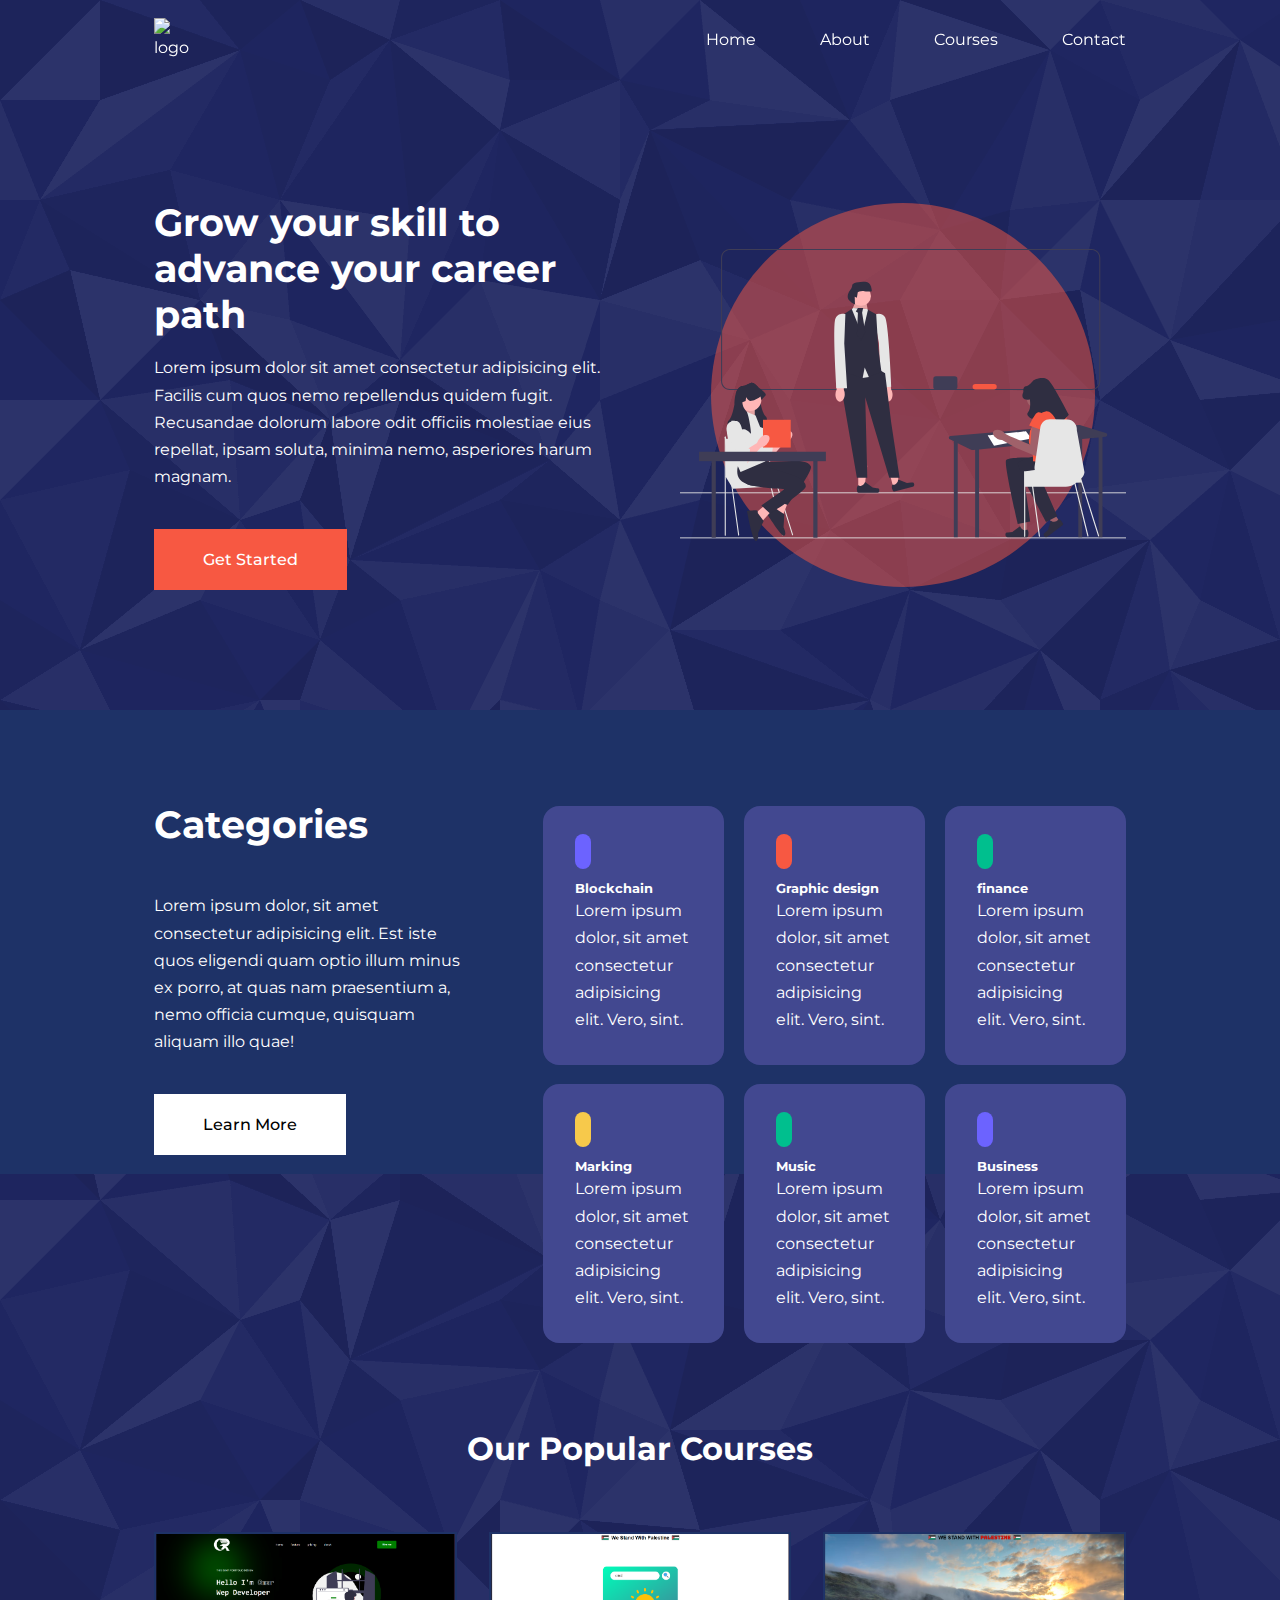
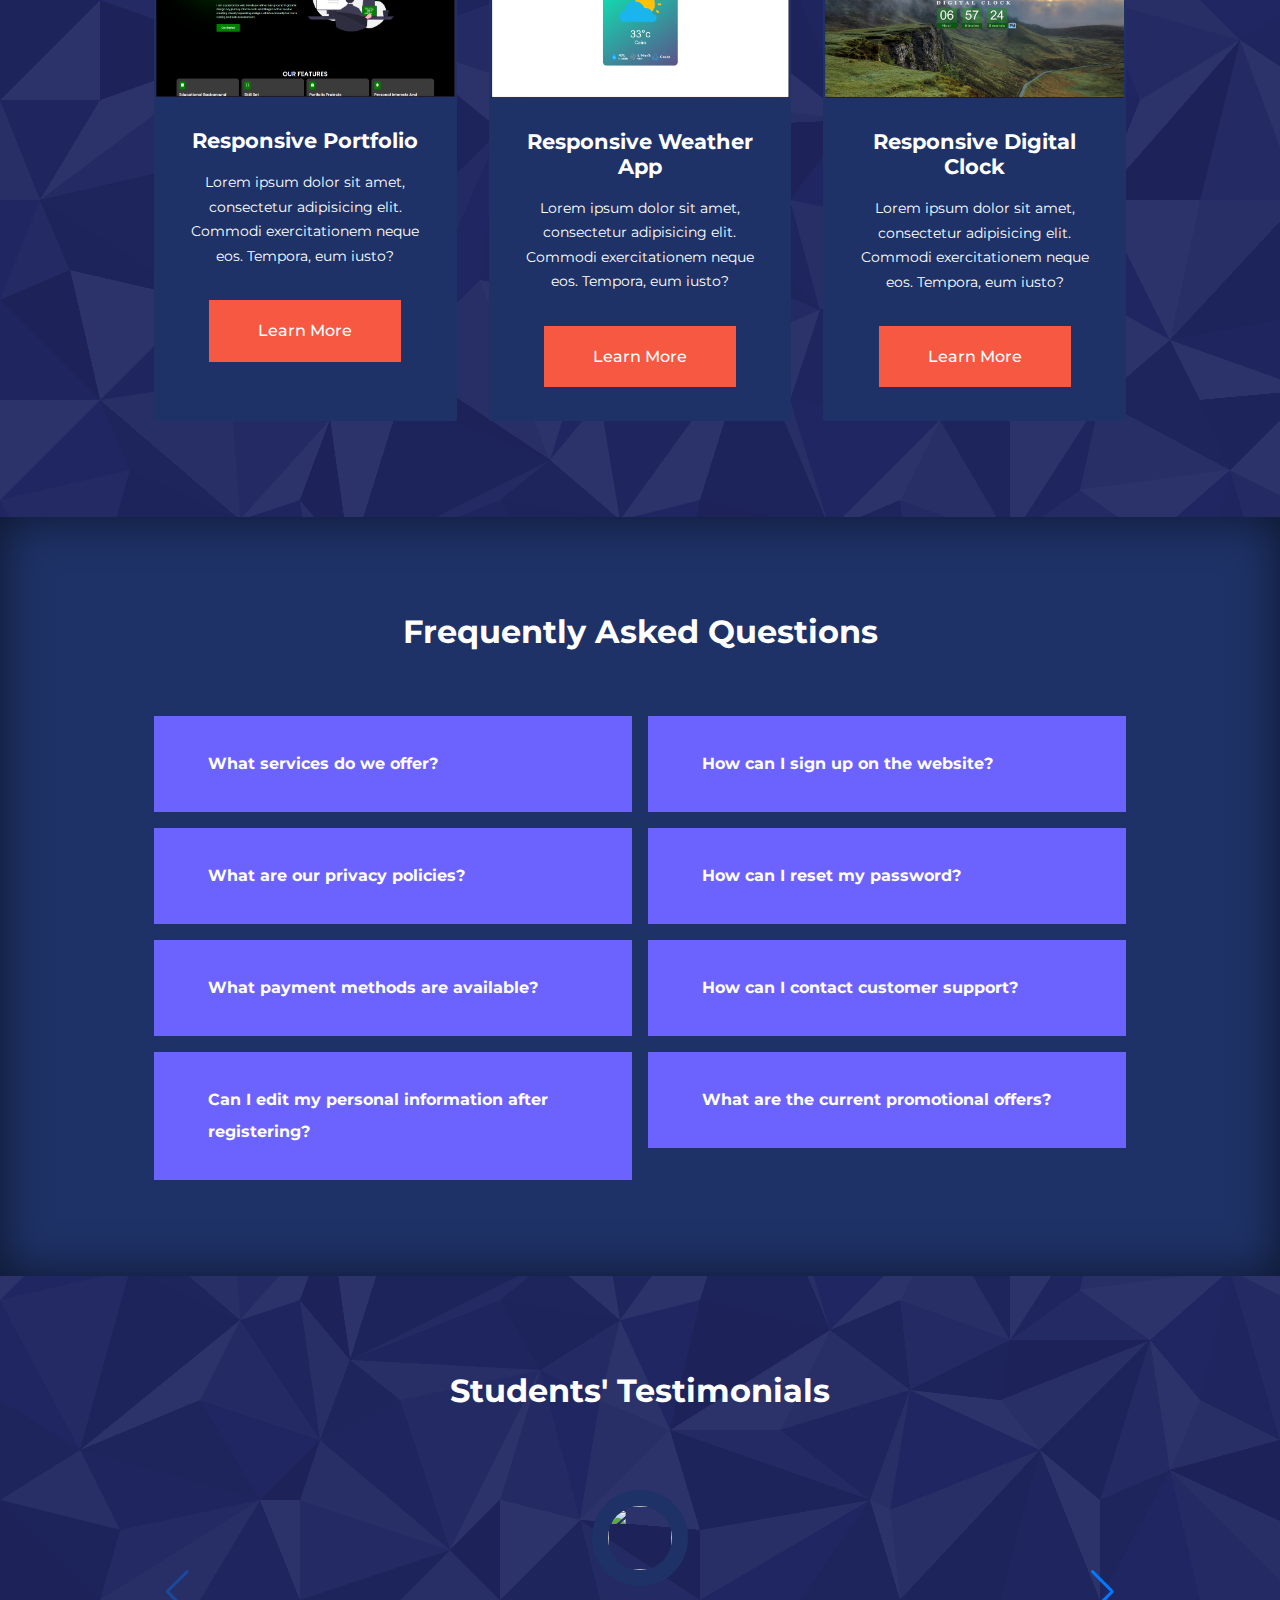
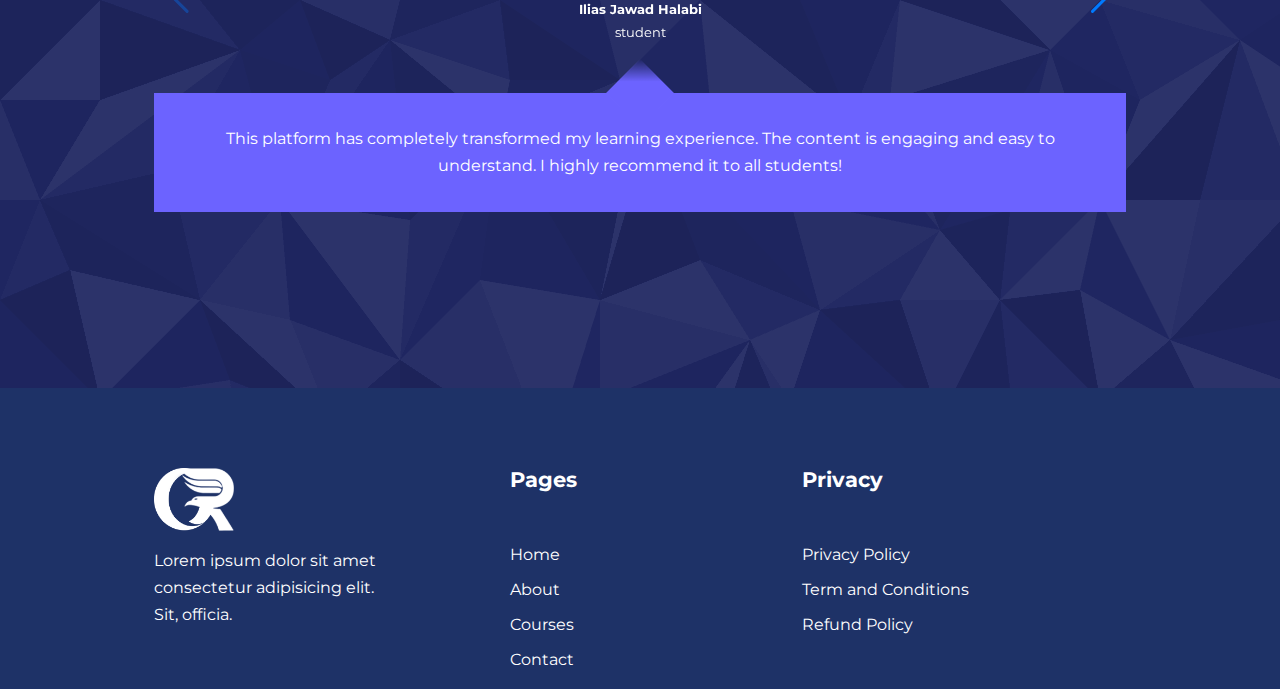
==== index.html @ 7986bf6a "first commit" ====
<!DOCTYPE html>
<html lang="en">

<head>
  <meta charset="UTF-8" />
  <meta name="viewport" content="width=device-width, initial-scale=1.0" />
  <title>Education Project</title>
  <link rel="stylesheet" href="./css/style.css" />
  <link rel="icon" href="https://cdn4.iconfinder.com/data/icons/education-759/2050/Education_flat-29-512.png" />
  <link rel="stylesheet" href="https://unicons.iconscout.com/release/v4.0.8/css/line.css" />
  <link rel="stylesheet" href="https://cdn.jsdelivr.net/npm/swiper@11/swiper-bundle.min.css" />
<style>
  body{
    background-image: url("./images/pattern-png-30769.png");
  }
</style>
</head>

<body>
  <nav>
    <div class="container nav_container">
      <a href="index.html"><img src="./images/white logo.png" alt="logo" /></a>
      <ul class="nav_menu">
        <li><a href="index.html">Home</a></li>
        <li><a href="about.html">About</a></li>
        <li><a href="courses.html">Courses</a></li>
        <li><a href="contact.html">Contact</a></li>
      </ul>
      <button id="open-menu-btn"><i class="uil uil-bars"></i></button>
      <button id="close-menu-btn"><i class="uil uil-multiply"></i></button>
    </div>
  </nav>

  <header>
    <div class="container header_container">
      <div class="header_left">
        <h1>Grow your skill to advance your career path</h1>
        <p>
          Lorem ipsum dolor sit amet consectetur adipisicing elit. Facilis cum
          quos nemo repellendus quidem fugit. Recusandae dolorum labore odit
          officiis molestiae eius repellat, ipsam soluta, minima nemo,
          asperiores harum magnam.
        </p>
        <a href="courses.html" class="btn btn-primary">Get Started</a>
      </div>
      <div class="header_right">
        <img src="./images/undraw_educator_re_ju47.svg" alt="" />
      </div>
    </div>
  </header>

  <section class="categories">
    <div class="categories_container container">
      <div class="categories_left">
        <h1>Categories</h1>
        <p>
          Lorem ipsum dolor, sit amet consectetur adipisicing elit. Est iste
          quos eligendi quam optio illum minus ex porro, at quas nam
          praesentium a, nemo officia cumque, quisquam aliquam illo quae!
        </p>
        <a href="#" class="btn">Learn More</a>
      </div>
      <div class="categories_right">
        <article class="category">
          <span class="category_icon"><i class="uil uil-bitcoin-circle"></i></span>
          <h5>Blockchain</h5>
          <p>
            Lorem ipsum dolor, sit amet consectetur adipisicing elit. Vero,
            sint.
          </p>
        </article>
        <article class="category">
          <span class="category_icon"><i class="uil uil-brush-alt"></i></span>
          <h5>Graphic design</h5>
          <p>
            Lorem ipsum dolor, sit amet consectetur adipisicing elit. Vero,
            sint.
          </p>
        </article>
        <article class="category">
          <span class="category_icon"><i class="uil uil-coins"></i></span>
          <h5>finance</h5>
          <p>
            Lorem ipsum dolor, sit amet consectetur adipisicing elit. Vero,
            sint.
          </p>
        </article>
        <article class="category">
          <span class="category_icon"><i class="uil uil-store"></i></i></span>
          <h5>Marking</h5>
          <p>
            Lorem ipsum dolor, sit amet consectetur adipisicing elit. Vero,
            sint.
          </p>
        </article>
        <article class="category">
          <span class="category_icon"><i class="uil uil-music"></i></i></span>
          <h5>Music</h5>
          <p>
            Lorem ipsum dolor, sit amet consectetur adipisicing elit. Vero,
            sint.
          </p>
        </article>
        <article class="category">
          <span class="category_icon"><i class="uil uil-briefcase-alt"></i></span>
          <h5>Business</h5>
          <p>
            Lorem ipsum dolor, sit amet consectetur adipisicing elit. Vero,
            sint.
          </p>
        </article>
      </div>
    </div>
  </section>
  <section class="pop_courses">
    <h2 class="capitalize">our popular courses</h2>
    <div class="container courses_container">
      <article class="course">
        <div class="course_img">
          <img src="./images/portfolio.png">
        </div>
        <div class="course_info">
          <h4 class="capitalize">responsive Portfolio</h4>

          <p>Lorem ipsum dolor sit amet, consectetur adipisicing elit. Commodi exercitationem neque eos. Tempora, eum
            iusto?</p>
          <a href="courses.html" class="btn btn-primary">Learn More</a>
        </div>

      </article>
      <article class="course">
        <div class="course_img">
          <img src="./images/weather project.png">
        </div>
        <div class="course_info">

          <h4 class="capitalize">responsive weather app</h4>

          <p>Lorem ipsum dolor sit amet, consectetur adipisicing elit. Commodi exercitationem neque eos. Tempora, eum
            iusto?</p>
          <a href="courses.html" class="btn btn-primary">Learn More</a>
        </div>

      </article>
      <article class="course">
        <div class="course_img">
          <img src="./images/digital clock.png">
        </div>
        <div class="course_info">

          <h4 class="capitalize">responsive digital clock</h4>

          <p>Lorem ipsum dolor sit amet, consectetur adipisicing elit. Commodi exercitationem neque eos. Tempora, eum
            iusto?</p>
          <a href="courses.html" class="btn btn-primary">Learn More</a>
        </div>
      </article>
    </div>
  </section>


  <section class="faqs">
    <h2 class="capitalize">frequently asked questions</h2>
    <div class="container faqs_container">
      <article class="faq">
        <div class="faq_icon"><i class="uil uil-plus"></i></div>
        <div class="question_answer">
          <h4>What services do we offer? </h4>
          <p>Lorem ipsum dolor sit amet, consectetur adipisicing elit. Iusto quidem fugiat tenetur esse. Non animi qui
            ipsa ut iure nisi ducimus cupiditate voluptates dolores harum numquam beatae, asperiores illo doloremque.
          </p>
        </div>
      </article>
      <article class="faq">
        <div class="faq_icon"><i class="uil uil-plus"></i></div>
        <div class="question_answer">
          <h4>How can I sign up on the website? </h4>
          <p>Lorem ipsum dolor sit amet, consectetur adipisicing elit. Iusto quidem fugiat tenetur esse. Non animi qui
            ipsa ut iure nisi ducimus cupiditate voluptates dolores harum numquam beatae, asperiores illo doloremque.
          </p>
        </div>
      </article>
      <article class="faq">
        <div class="faq_icon"><i class="uil uil-plus"></i></div>
        <div class="question_answer">
          <h4>What are our privacy policies?</h4>
          <p>Lorem ipsum dolor sit amet, consectetur adipisicing elit. Iusto quidem fugiat tenetur esse. Non animi qui
            ipsa ut iure nisi ducimus cupiditate voluptates dolores harum numquam beatae, asperiores illo doloremque.
          </p>
        </div>
      </article>
      <article class="faq">
        <div class="faq_icon"><i class="uil uil-plus"></i></div>
        <div class="question_answer">
          <h4>How can I reset my password?</h4>
          <p>Lorem ipsum dolor sit amet, consectetur adipisicing elit. Iusto quidem fugiat tenetur esse. Non animi qui
            ipsa ut iure nisi ducimus cupiditate voluptates dolores harum numquam beatae, asperiores illo doloremque.
          </p>
        </div>
      </article>
      <article class="faq">
        <div class="faq_icon"><i class="uil uil-plus"></i></div>
        <div class="question_answer">
          <h4>What payment methods are available?</h4>
          <p>Lorem ipsum dolor sit amet, consectetur adipisicing elit. Iusto quidem fugiat tenetur esse. Non animi qui
            ipsa ut iure nisi ducimus cupiditate voluptates dolores harum numquam beatae, asperiores illo doloremque.
          </p>
        </div>
      </article>
      <article class="faq">
        <div class="faq_icon"><i class="uil uil-plus"></i></div>
        <div class="question_answer">
          <h4>How can I contact customer support?</h4>
          <p>Lorem ipsum dolor sit amet, consectetur adipisicing elit. Iusto quidem fugiat tenetur esse. Non animi qui
            ipsa ut iure nisi ducimus cupiditate voluptates dolores harum numquam beatae, asperiores illo doloremque.
          </p>
        </div>
      </article>
      <article class="faq">
        <div class="faq_icon"><i class="uil uil-plus"></i></div>
        <div class="question_answer">
          <h4>Can I edit my personal information after registering?</h4>
          <p>Lorem ipsum dolor sit amet, consectetur adipisicing elit. Iusto quidem fugiat tenetur esse. Non animi qui
            ipsa ut iure nisi ducimus cupiditate voluptates dolores harum numquam beatae, asperiores illo doloremque.
          </p>
        </div>
      </article>
      <article class="faq">
        <div class="faq_icon"><i class="uil uil-plus"></i></div>
        <div class="question_answer">
          <h4>What are the current promotional offers?</h4>
          <p>Lorem ipsum dolor sit amet, consectetur adipisicing elit. Iusto quidem fugiat tenetur esse. Non animi qui
            ipsa ut iure nisi ducimus cupiditate voluptates dolores harum numquam beatae, asperiores illo doloremque.
          </p>
        </div>
      </article>
    </div>
  </section>

  <section class="container testimonials_container">
    <h2 class="capitalize">students' testimonials</h2>
    <div class="swiper mySwiper">
      <div class="swiper-wrapper">
        <article class="testmonial swiper-slide">
          <div class="avatar">
            <img
              src="https://images.unsplash.com/photo-1500648767791-00dcc994a43e?q=80&w=1974&auto=format&fit=crop&ixlib=rb-4.0.3&ixid=M3wxMjA3fDB8MHxwaG90by1wYWdlfHx8fGVufDB8fHx8fA%3D%3D">
          </div>
          <div class="testimonial_info text_center">
            <h5 class="capitalize">Ilias Jawad Halabi</h5>
            <small>student</small>
          </div>
          <div class="testimonial_body ">
            <p class="text_center">This platform has completely transformed my learning experience. The content is
              engaging and easy to understand. I highly recommend it to all students!</p>
          </div>
        </article>
        <article class="testmonial swiper-slide">
          <div class="avatar">
            <img
              src="https://plus.unsplash.com/premium_photo-1671656349322-41de944d259b?q=80&w=1974&auto=format&fit=crop&ixlib=rb-4.0.3&ixid=M3wxMjA3fDB8MHxwaG90by1wYWdlfHx8fGVufDB8fHx8fA%3D%3D">
          </div>
          <div class="testimonial_info text_center">
            <h5 class="capitalize">Ammar 'Adil Shamon</h5>
            <small>student</small>
          </div>
          <div class="testimonial_body">
            <p class="text_center">Thanks to this website, I've been able to improve my grades significantly. The
              resources are top-notch and the support is excellent!</p>
          </div>
        </article>
        <article class="testmonial swiper-slide">
          <div class="avatar">
            <img
              src="https://images.unsplash.com/photo-1529068755536-a5ade0dcb4e8?q=80&w=2081&auto=format&fit=crop&ixlib=rb-4.0.3&ixid=M3wxMjA3fDB8MHxwaG90by1wYWdlfHx8fGVufDB8fHx8fA%3D%3D">
          </div>
          <div class="testimonial_info text_center">
            <h5 class="capitalize">Abdul-Quddus Amjad Hajjar</h5>
            <small>student</small>
          </div>
          <div class="testimonial_body">
            <p class="text_center">The interactive lessons and quizzes helped me grasp difficult concepts with ease.
              This site is a game-changer for any student.</p>
          </div>
        </article>
        <article class="testmonial swiper-slide">
          <div class="avatar">
            <img
              src="https://images.unsplash.com/photo-1566753323558-f4e0952af115?q=80&w=1921&auto=format&fit=crop&ixlib=rb-4.0.3&ixid=M3wxMjA3fDB8MHxwaG90by1wYWdlfHx8fGVufDB8fHx8fA%3D%3D">
          </div>
          <div class="testimonial_info text_center">
            <h5 class="capitalize">Yusef Nadir Najjar</h5>
            <small>student</small>
          </div>
          <div class="testimonial_body">
            <p class="text_center">I love how user-friendly the site is. The materials are well-organized, making it
              easy to find what I need to study.</p>
          </div>
        </article>
        <article class="testmonial swiper-slide">
          <div class="avatar">
            <img
              src="https://images.unsplash.com/photo-1687434606959-61abdfe9a74d?q=80&w=1974&auto=format&fit=crop&ixlib=rb-4.0.3&ixid=M3wxMjA3fDB8MHxwaG90by1wYWdlfHx8fGVufDB8fHx8fA%3D%3D"
              top>
          </div>
          <div class="testimonial_info text_center">
            <h5 class="capitalize">Abdul-Muhyi Muhayr Qureshi</h5>
            <small>student</small>
          </div>
          <div class="testimonial_body">
            <p class="text_center">The online tutorials and resources available here have made studying so much easier
              and more enjoyable. I can't imagine going back to traditional methods!</p>
          </div>
        </article>
      </div>
    </div>
    <div class="swiper-button-next"></div>
    <div class="swiper-button-prev"></div>
  </section>

  <footer>
    <div class="container footer_container">
      <div class="footer_1">
        <a href="index.html" class="footer_logo"><img src="./images/white Logo.png"></a>
        <p>Lorem ipsum dolor sit amet consectetur adipisicing elit. Sit, officia.</p>
      </div>
      <div class="footer_2">
        <h4 class="capitalize">pages</h4>
        <ul class="links">
          <li><a href="index.html">Home</a></li>
          <li><a href="about.html">About</a></li>
          <li><a href="courses.html">Courses</a></li>
          <li><a href="contact.html">Contact</a></li>
        </ul>
      </div>
      <div class="footer_3">
        <h4>Privacy</h4>
        <ul class="privacy">
          <li><a href="#">Privacy Policy</a></li>
          <li><a href="#">Term and Conditions</a></li>
          <li><a href="#">Refund Policy</a></li>
        </ul>
      </div>
      <ul class="social">
        <li><a href="#"><i class="uil uil-facebook"></i></a></li>
        <li><a href="#"><i class="uil uil-instagram-alt"></i></a></li>
        <li><a href="#"><i class="uil uil-twitter"></i></a></li>
        <li><a href="#"><i class="uil uil-linkedin"></i></a></li>
      </ul>
    </div>

  </footer>
  <script src="https://cdn.jsdelivr.net/npm/swiper@11/swiper-bundle.min.js"></script>
  <script src="./main.js"></script>
</body>

</html>
---- css/style.css ----
@import url('https://fonts.googleapis.com/css2?family=Montserrat:ital,wght@0,100..900;1,100..900&display=swap');

*{
    margin: 0;
    padding: 0;
    border: 0;
    outline: 0;
    text-decoration: none;
    list-style: none;
    box-sizing: border-box;
}

:root{
    --color-primary: #6c63ff;
    --color-success: #00bf8e;
    --color-warning: #f7c94b;
    --color-danger: #f75842;
    --color-danger-variant: rgba(247, 88, 66, 0.4);
    --color-white: #fff;
    --color-light: rgba(255, 255, 255, 0.7);
    --color-black: #000;
    --color-bg: #1f2661;
    --color-bg1: #1e3267;
    --color-bg2: #424890;
    
    --container-width-lg: 76%;
    --container-width-md: 90%;
    --container-width-sm: 94%;
    
    
    --trans:all .4s ease;

}
body{
    font-family: "Montserrat",sans-serif;
    line-height: 1.7;
    color: var(--color-white);
    background-color: var(--color-bg);
}

img{
    width: 100%;
    display: block;
    object-fit: cover;
}
.text_center{
    text-align: center;
}
.capitalize{
    text-transform: capitalize;
}
.container{
    width: var(--container-width-lg);
    margin: 0 auto;

}
section{
    padding: 6rem 0;
}
section h2{
    text-align: center;
    margin-bottom: 4rem;
}
h1,h2,h3,h4,h5{
    line-height: 1.2;
}
h1{font-size: 2.4rem;}
h2{font-size: 2rem;}
h3{font-size: 1.6rem;}
h4{font-size: 1.3rem;}

a{
    color: var(--color-white);
}

.btn{
    display: inline-block;
    background: var(--color-white);
    color: var(--color-black);
    padding: 1rem 3rem;
    border: 1px solid transparent;
    font-weight: 500;
    transition: var(--trans);
}
.btn:hover{
    background: transparent;
    color: var(--color-white);
    border-color: var(--color-white);
}
.btn-primary{
    background: var(--color-danger);
    color: var(--color-white);
}
nav{
    background: transparent;
    width: 100%;
    height: 5rem;
    position: fixed;
    top: 0;
    z-index: 11;
    transition: var(--trans);
}
.window_scroll{
    background-color: var(--color-primary);
    box-shadow: 0 1rem 2rem rgba(0, 0, 0, 0.37);
}
.nav_container{
    height: 100%;
    display: flex;
    justify-content: space-between;
    align-items: center;
}
nav button{
    display: none;
}
nav img{
    width: 3rem;
}
.nav_menu{
    display: flex;
    align-items: center;
    gap: 4rem;
}
.nav_menu a{
    font-size: 0.9;
    transition: var(--trans);
    position: relative;
}
.nav_menu a:hover{
    color: var(--color-bg2);
}
.nav_menu a::before{
    content: "";
    position: absolute;
    bottom: -2px;
    left: 0;
    width: 0%;
    height: 3px;
   background-color: var(--color-bg2);
   border-radius: 24%;
   transition: var(--trans);
}
.nav_menu a:hover::before{
    width: 100%;
}

header{
    position: relative;
    top: 5rem;
    overflow: hidden;
    height: 70vh;
    margin-bottom: 5rem;
}
.header_container{
    display: grid;
    grid-template-columns: 1fr 1fr;
    align-items: center;
    gap: 5rem;
    height: 100%;
}
.header_left p{
    margin: 1rem 0 2.4rem;
}
.header_right{
    position: relative;

}
.header_right img{
    position: relative;
}
.header_right::before{
    content: "";
    position: absolute;
    width: 30vw;
    height: 30vw;
    background-color: var(--color-danger);
    z-index: 0;
    border-radius: 50%;
    opacity: .5;
    bottom: 50%;
    left: 50%;
    transform: translate(-50%,50%);
}
.categories{
    background-color: var(--color-bg1);
    height: 29rem;
}
.categories h1{
    line-height: 1;
    margin-bottom: 3rem;
}
.categories_container{
    display: grid;
    grid-template-columns: 40% 60%;

}
.categories_left{
    margin-right:4rem ;
}
.categories_left p{
    margin: 1rem 0 2.4rem;
}
.categories_right{
    display: grid;
    grid-template-columns: repeat(3,1fr);
    gap: 1.2rem;
}
.category span{
    background-color: #6c63ff;
    padding: .5rem ;
    border-radius: .5rem;
}
.category:nth-child(2) span{background-color: var(--color-danger);}
.category:nth-child(3) span{background-color: var(--color-success)}
.category:nth-child(5) span{background-color: var(--color-success);}
.category:nth-child(4) span{background-color: var(--color-warning);}
.category h5{
    margin-top: 1rem;
}
.category{
    background-color: var(--color-bg2);
    padding: 2rem;
    border-radius: 1rem;
    transition: var(--trans);
}
.category:hover{
    box-shadow: 2px 2px 16px black;
    scale: 1.02;
}
.pop_courses{margin-top: 10rem;}
.courses_container{
    display: grid;
    grid-template-columns: repeat(3,1fr);
    gap: 2rem;
}
.course{
    background-color: var(--color-bg1);
    text-align: center;
    border: 2px solid transparent;
    transition: var(--trans);
}
.course:hover{
    background-color: transparent;
    border-color: var(--color-primary);
}
.course_info{
    padding: 2rem;
}
.course_info p{
    margin: 1rem 0 2rem ;
    font-size: .9rem;
}
.faqs{
    background-color: var(--color-bg1);
    box-shadow:inset 0 0 3rem rgba(0, 0, 0, 0.568);
}
.faqs_container{
    display: grid;
    grid-template-columns: repeat(2,1fr);
    gap: 1rem;
}
.faq{
    padding: 2rem;
    display: flex;
    align-items: center;
    gap: 1.4rem;
    height: fit-content;
    background: var(--color-primary);
    cursor: pointer;
    transition: var(--trans);
}
.faq h4{
    font-size: 1rem;
    line-height: 2rem;
}
.faq_icon{
    align-self: start;
    font-size: 1.4rem;
}
.faq p{
    margin-top: .8rem;
    display: none;
}
.faq.open p{display: block;}
.testimonials_container{
    overflow-x: hidden;
    position: relative;
    margin-bottom: 5rem;
}
.testimonial{
    padding-top:4rem ;
}
.avatar{
    width: 6rem;
    height: 6rem;
    border-radius: 50%;
    overflow: hidden;
    margin: 0 auto;
    border: 1rem solid var(--color-bg1);
    margin-bottom: 1rem;
    margin-top: 1rem;
}
.avatar img{
    height: 4rem;object-fit: cover;
}

.testimonial_body{
    background-color: var(--color-primary);
    padding: 2rem;
    margin-top: 3rem;
    position: relative;
}
.testimonial_body::before{
    content: "";
    display: block;
    background: linear-gradient(135deg,transparent,var(--color-primary),var(--color-primary),var(--color-primary));
    width: 3rem;
    height: 3rem;
    position: absolute;
    left: 50%;
    transform: translate(-50%) rotate(45deg);
    top: -1.5rem;
}

footer{
    background: var(--color-bg1);
    padding-top: 5rem;

}
footer ul li:hover{
    text-decoration: underline;
}
.footer_container{
    display: grid;
    grid-template-columns: 1fr 1fr 1fr;
}
.footer_2{
    
    margin-left: 2rem;
}
.footer_1 img{
    width: 5rem;
    margin-bottom: 1rem;
}
.footer_1 p{width: 70%;}
.footer_2 h4,.footer_3 h4{
    padding-bottom: 3rem;
}
.footer_container ul li{
    margin-bottom: .5rem;
}
.social{
    display: flex;

    font-size: 3rem;
    gap: .5rem;
    transition: var(--trans);
}
.social li a i{transition: var(--trans);}
.uil-facebook:hover{
    color:#0866ff ;
}
.uil-instagram-alt:hover{
    background: linear-gradient(
        to right,
        #f09433,
        #e6683c,
        #dc2743,
        #cc2366,
        #bc1888
      );
      -webkit-background-clip: text;
      color: transparent;
}
.uil-twitter:hover{
    color: rgb(0, 153, 255);
}
.uil-linkedin:hover{
    color: rgb(0, 153, 255);
}
@media screen and (max-width:1024px) {
    .container{
        width: var(--container-width-md);
    }
    h1{font-size: 2.2rem;}
    h2{font-size: 1.7rem;}
    h3{font-size: 1.4rem;}
    h4{font-size: 1.2rem;}
    .nav_menu{
        position: fixed;
        right: 5%;
        top: 5rem;
        flex-direction: column;
        height: fit-content;
        width: 18rem;
        gap: 0;
        display: none;
    }
    .nav_menu li{
        width: 100%;
        height: 6rem;
        animation: animateNavItem .5s linear forwards;
        transform-origin:top right ;
        opacity: 0;
        scale: 0;
    }
    .nav_menu li:nth-child(2){animation-delay: 200ms;}
    .nav_menu li:nth-child(3){animation-delay: 400ms;}
    .nav_menu li:nth-child(4){animation-delay: 600ms;}
    .nav_menu li a{
        background-color: var(--color-primary);
        box-shadow:-4rem 6rem 10rem black ;
        width: 100%;
        height: 100%;
        display: grid;
        place-items: center;
    }
    .nav_menu li a:hover{
        background-color: var(--color-bg2);
        color: var(--color-white);
    }
    .nav_menu li a::before{
        background-color: var(--color-white);
    }
    @keyframes animateNavItem {
        0%{
            transform: rotateZ(-90deg);
        }
        100%{
            transform: rotateZ(0deg);
            opacity: 1;
            scale: 1;
        }
    }
    nav button{
        display: inline-block;
        background: transparent;
        font-size: 2rem;
        color: var(--color-white);
        cursor: pointer;
    }
    nav button#close-menu-btn{
        display: none;
    }
    header{height: 52vh;
    margin-bottom: 4rem;
    }
    .header_container{
        gap: 0;
        padding-bottom: 3rem;
    }

    .categories{
        height: auto;
    }
    .categories_container{
        grid-template-columns: 1fr;
        gap: 3rem;
    }
    .categories_left{
        margin-right: 0;
    }
    .pop_courses{margin-top: 0;}
    .courses_container{
        grid-template-columns: 1fr 1fr;
    }
    .faqs_container{
        grid-template-columns: 1fr;
    }
    .faq{
        padding: 1.5rem;
    }
}
@media screen and (max-width:600px){
    .container{
        width: var(--container-width-sm);
    }
    .nav_menu{
        right: 3%;
    }
    header{
        height: auto;
    }
    .header_container{
        text-align: center;
        margin-top: 0;
        display: flex;
        flex-direction: column-reverse;
    }
    .header_left{
        margin-top: 3rem;
    }
    .header_left p{
        margin-bottom: 1.2rem;
    }
    .categories_right{
        grid-template-columns: 1fr 1fr;
        gap: .6rem;
    }
    .category{
        padding: 1rem;
        border-radius: 1rem;
    }
    .category_icon{
        display: inline-block;
        margin-top: 4px;
    }
    .courses_container{grid-template-columns: 1fr;}
    .footer_container{
        align-items: center;
        margin: 0 auto;
        text-align: center;
        display: flex;
        flex-direction: column;
        gap: 1rem;
    }
    .footer_2{
        margin-left: 0;
    }
    .footer_1{
        display: flex;
        flex-direction: column;
        align-items: center;margin: 0 auto;
        align-self: center;
        justify-content: center;

    }
    .footer_3 h4,.footer_2 h4{
        padding-bottom: 0;
    }
    .footer_1 p{
        width: 50%;
    }
}
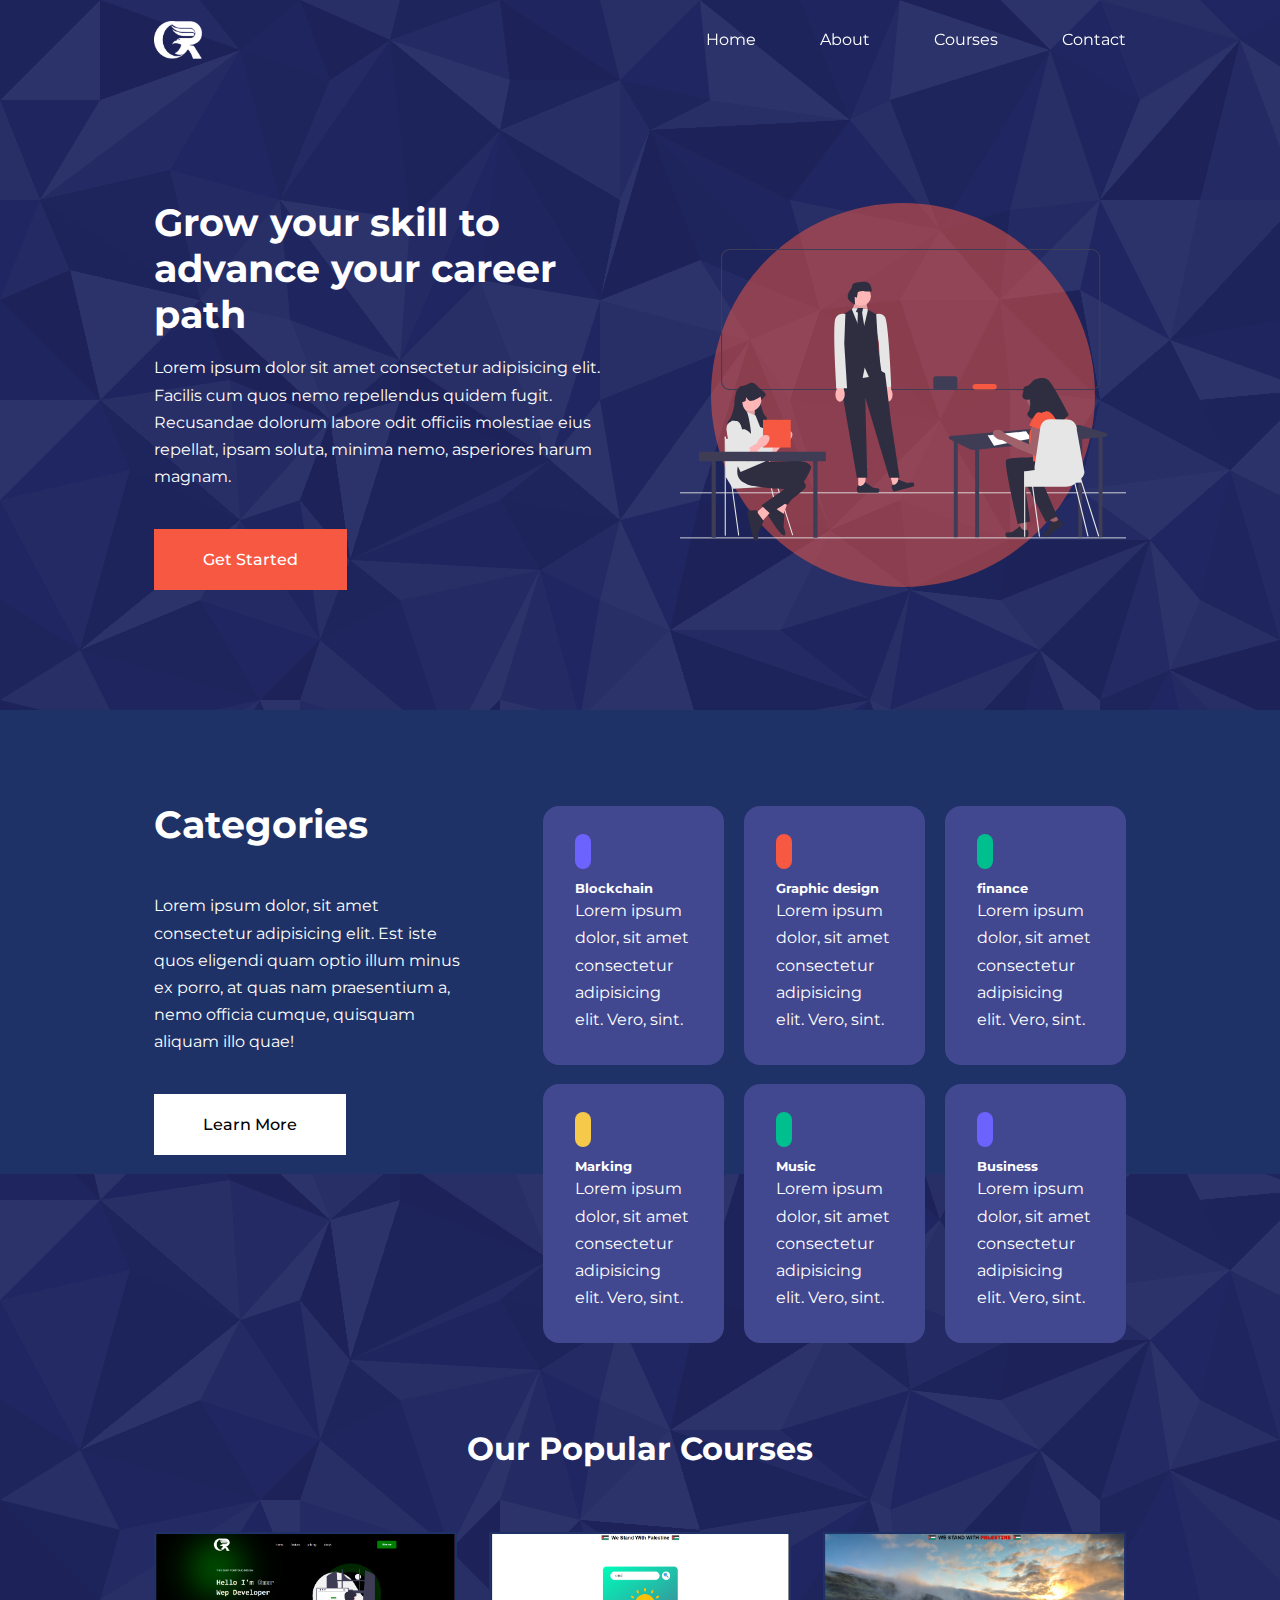
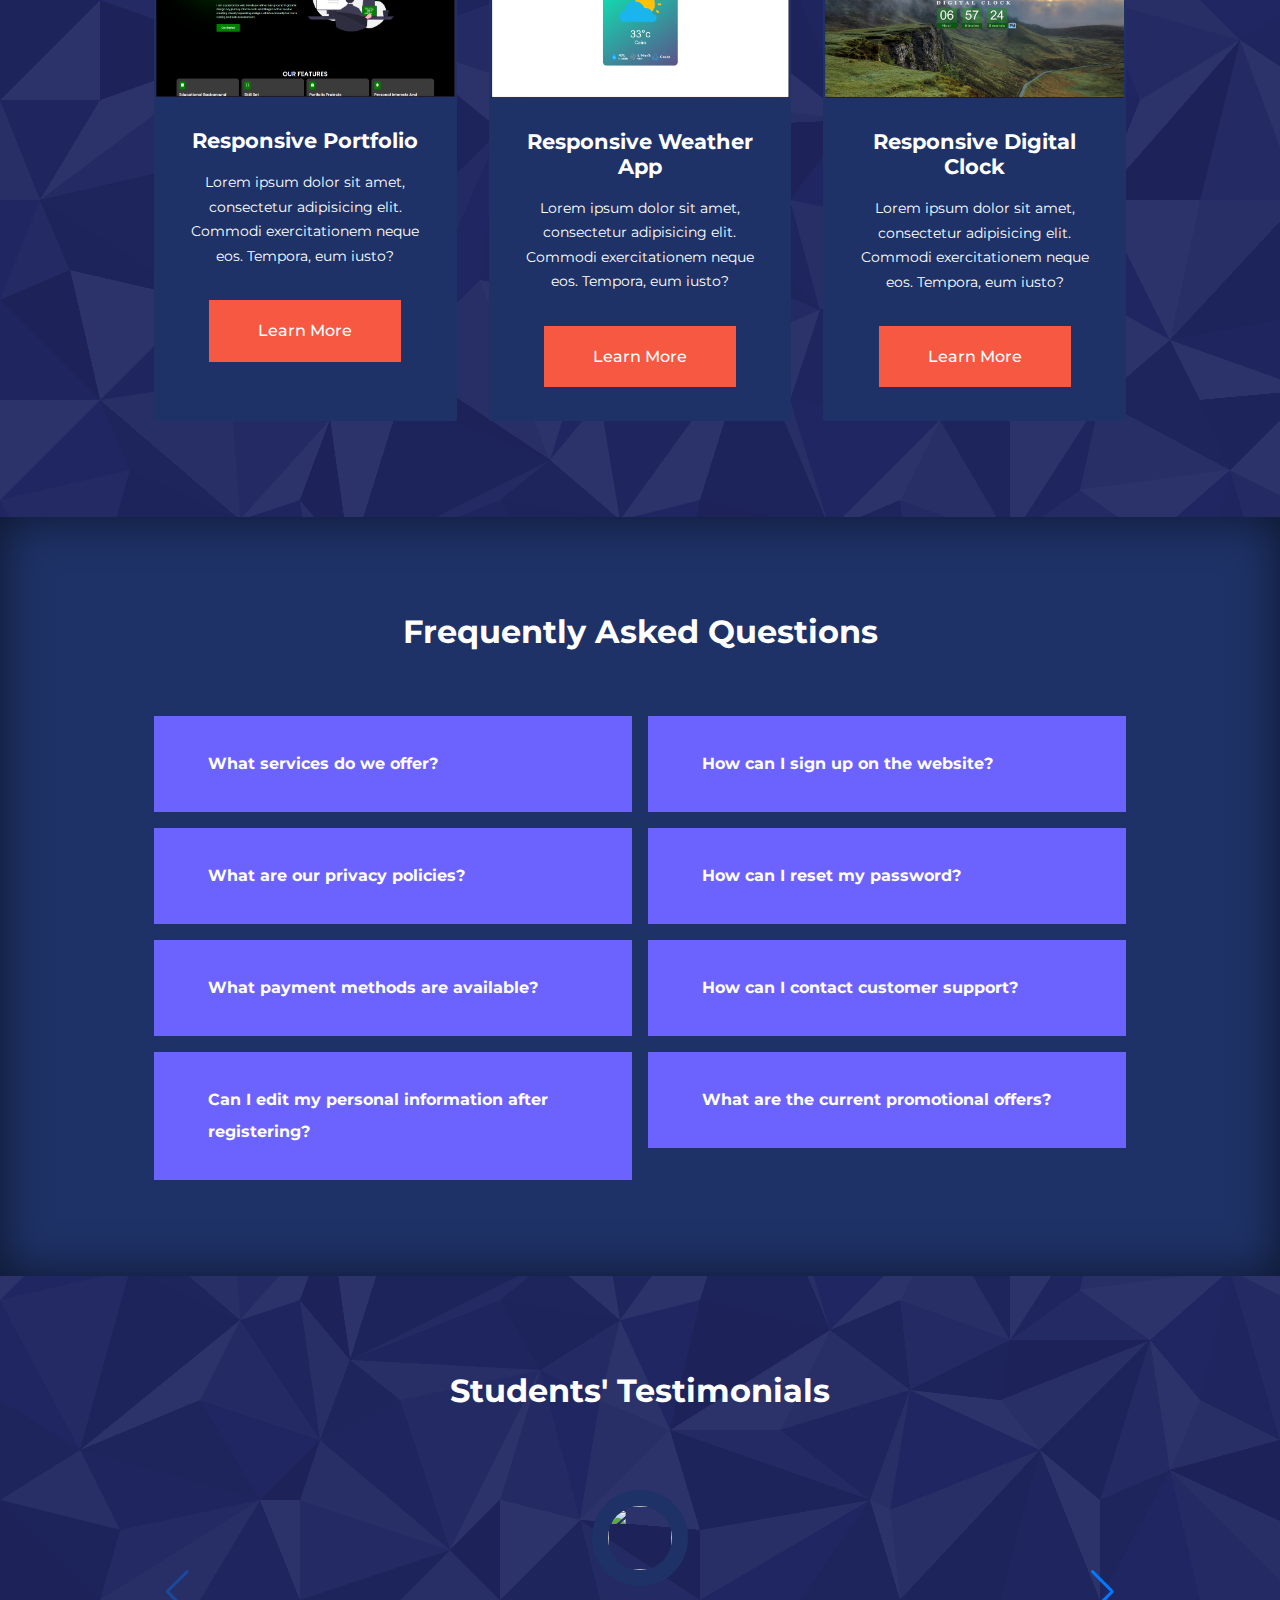
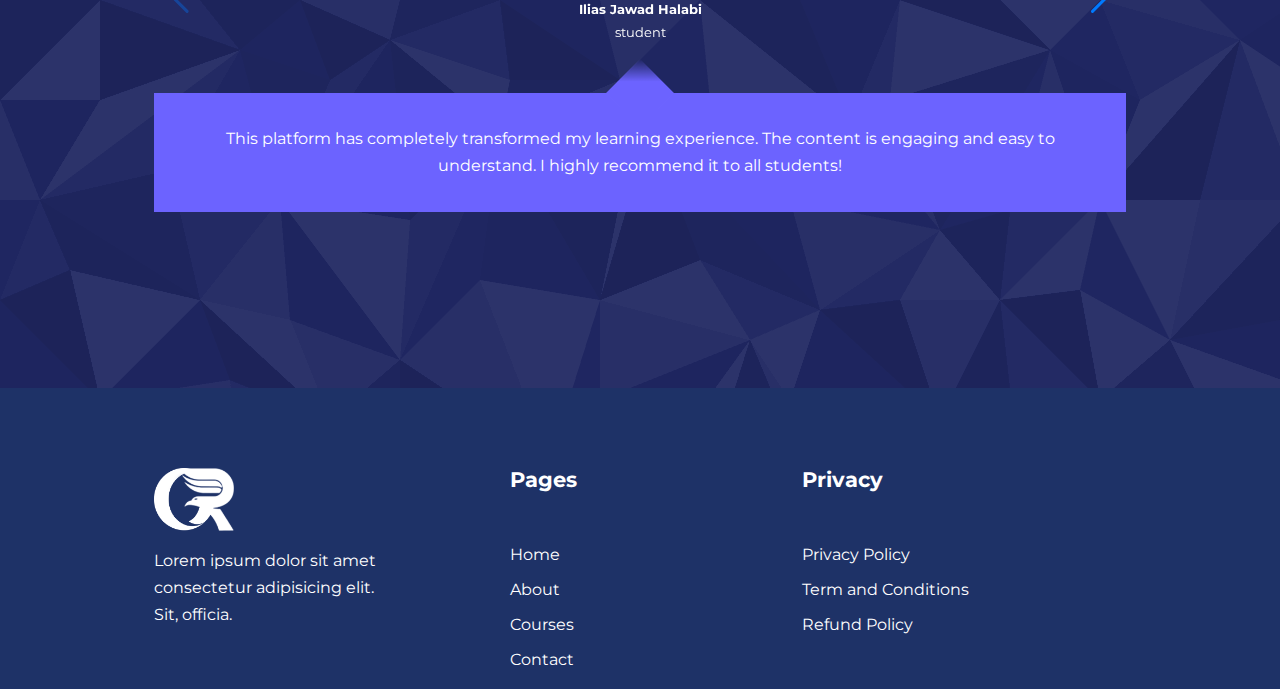
==== commit e21cb59c: "update nav" ====
--- a/index.html
+++ b/index.html
@@ -19,7 +19,7 @@
 <body>
   <nav>
     <div class="container nav_container">
-      <a href="index.html"><img src="./images/white logo.png" alt="logo" /></a>
+      <a href="index.html"><img src="./images/white Logo.png"></a>
       <ul class="nav_menu">
         <li><a href="index.html">Home</a></li>
         <li><a href="about.html">About</a></li>
